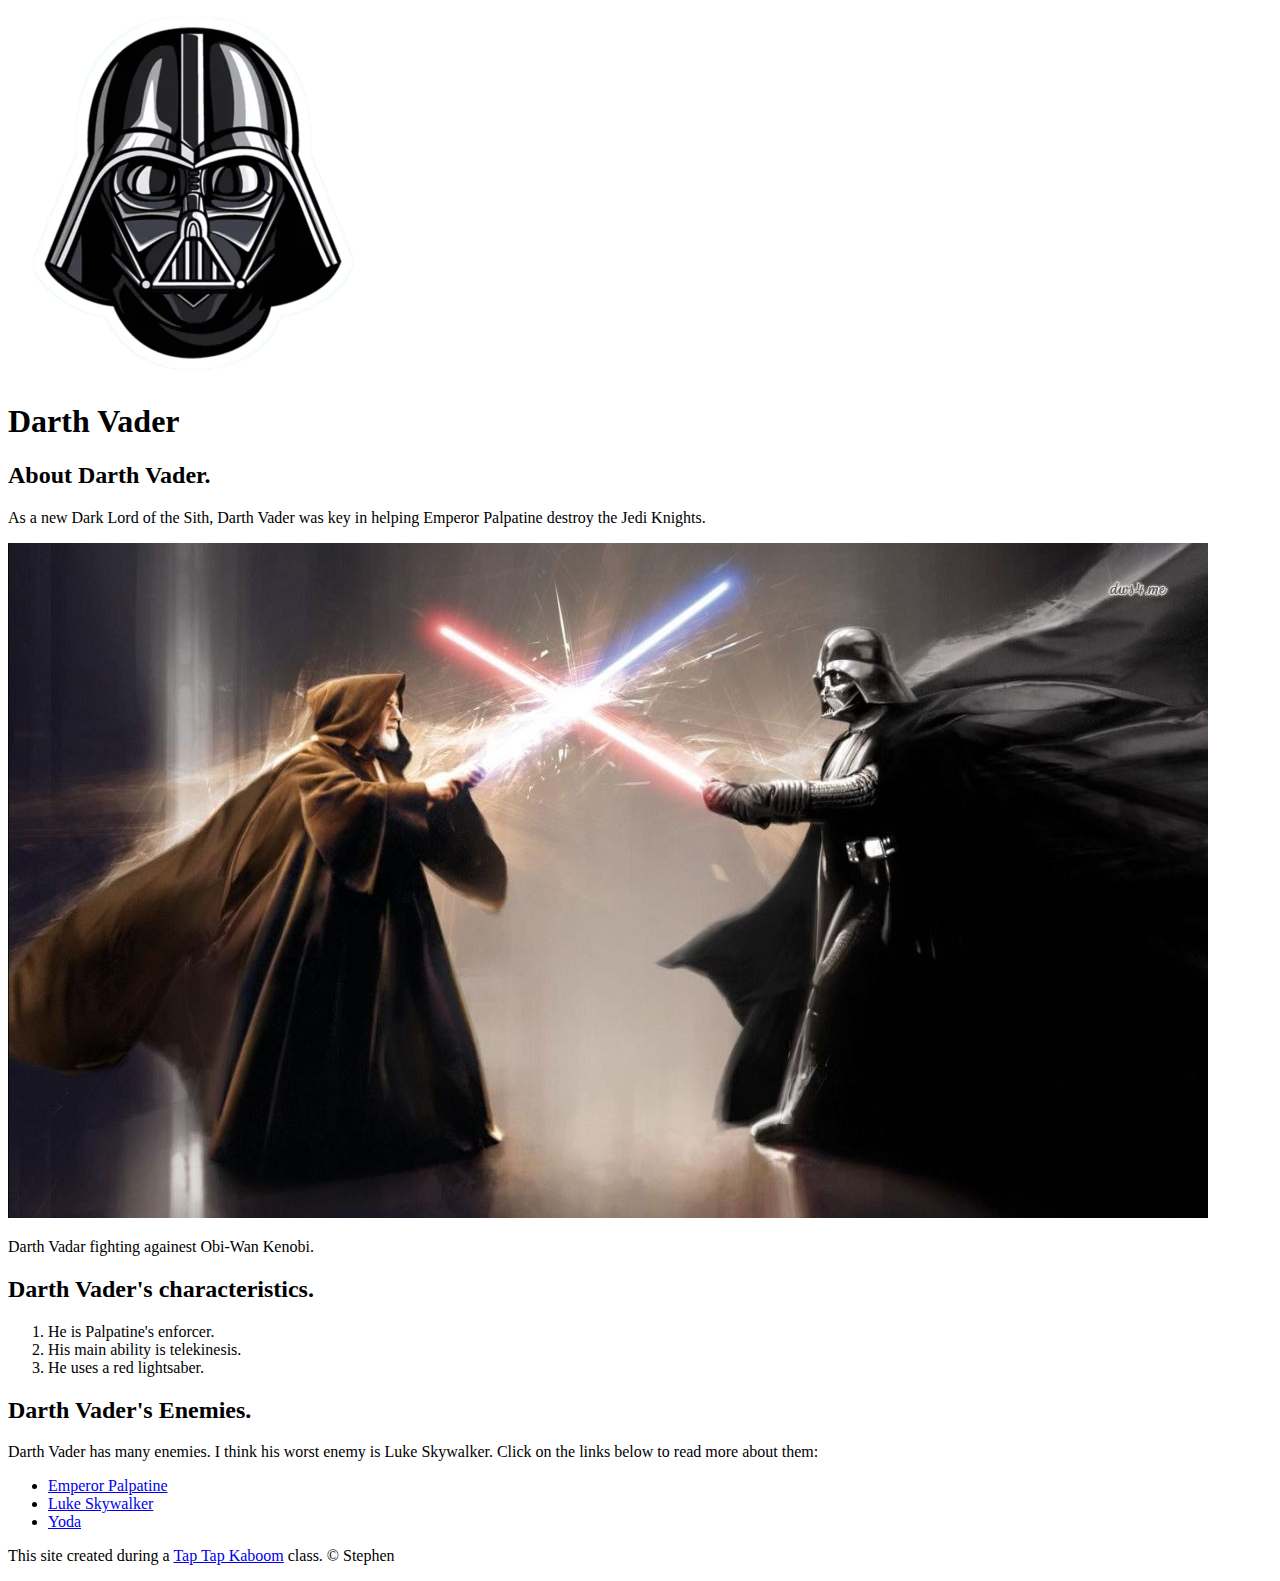
==== index.html @ 682efa2a "added our character's index.html file and added images" ====
<!DOCTYPE html>
<html>
<head>
	<meta charset="utf-8">
	<meta name="viewport" content="width=device-width, initial-scale=1">
	<title>Darth Vader</title>
	<link rel="icon" href="img/vader-avatar.webp">
</head>
<body>
	<!-- header element -->
	<header>
		<img src="img/vader-avatar.webp">
		<h1>Darth Vader</h1>
	</header>
	<!-- main element -->
	<main>
		<h2>About Darth Vader.</h2>
		<p>As a new Dark Lord of the Sith, Darth Vader was key in helping Emperor Palpatine destroy the Jedi Knights.</p>
		<img src="img/vader-big.jpg">
		<p>Darth Vadar fighting againest Obi-Wan Kenobi.</p>
		<!-- Characteristics -->
		<h2>Darth Vader's characteristics.</h2>
		<ol>
			<li>He is Palpatine's enforcer.</li>
			<li>His main ability is telekinesis.</li>
			<li>He uses a red lightsaber.</li>
		</ol>
		<!-- Enemies -->
		<h2>Darth Vader's Enemies.</h2>
		<p>Darth Vader has many enemies. I think his worst enemy is Luke Skywalker. Click on the links below to read more about them:</p>
		<ul>
			<li><a href="https://en.wikipedia.org/wiki/Darth_Vader" target="_blank">Emperor Palpatine</a></li>
			<li><a href="https://en.wikipedia.org/wiki/Luke_Skywalker" target="_blank">Luke Skywalker</a></li>
			<li><a href="https://en.wikipedia.org/wiki/Yoda" target="_blank">Yoda</a></li>
		</ul>
	</main>
	<!-- Footer element -->
	<footer>
		<p>This site created during a <a href="http://taptapkaboom.com" target="_blank">Tap Tap Kaboom</a> class. &copy; Stephen</p>
	</footer>
</body>
</html>
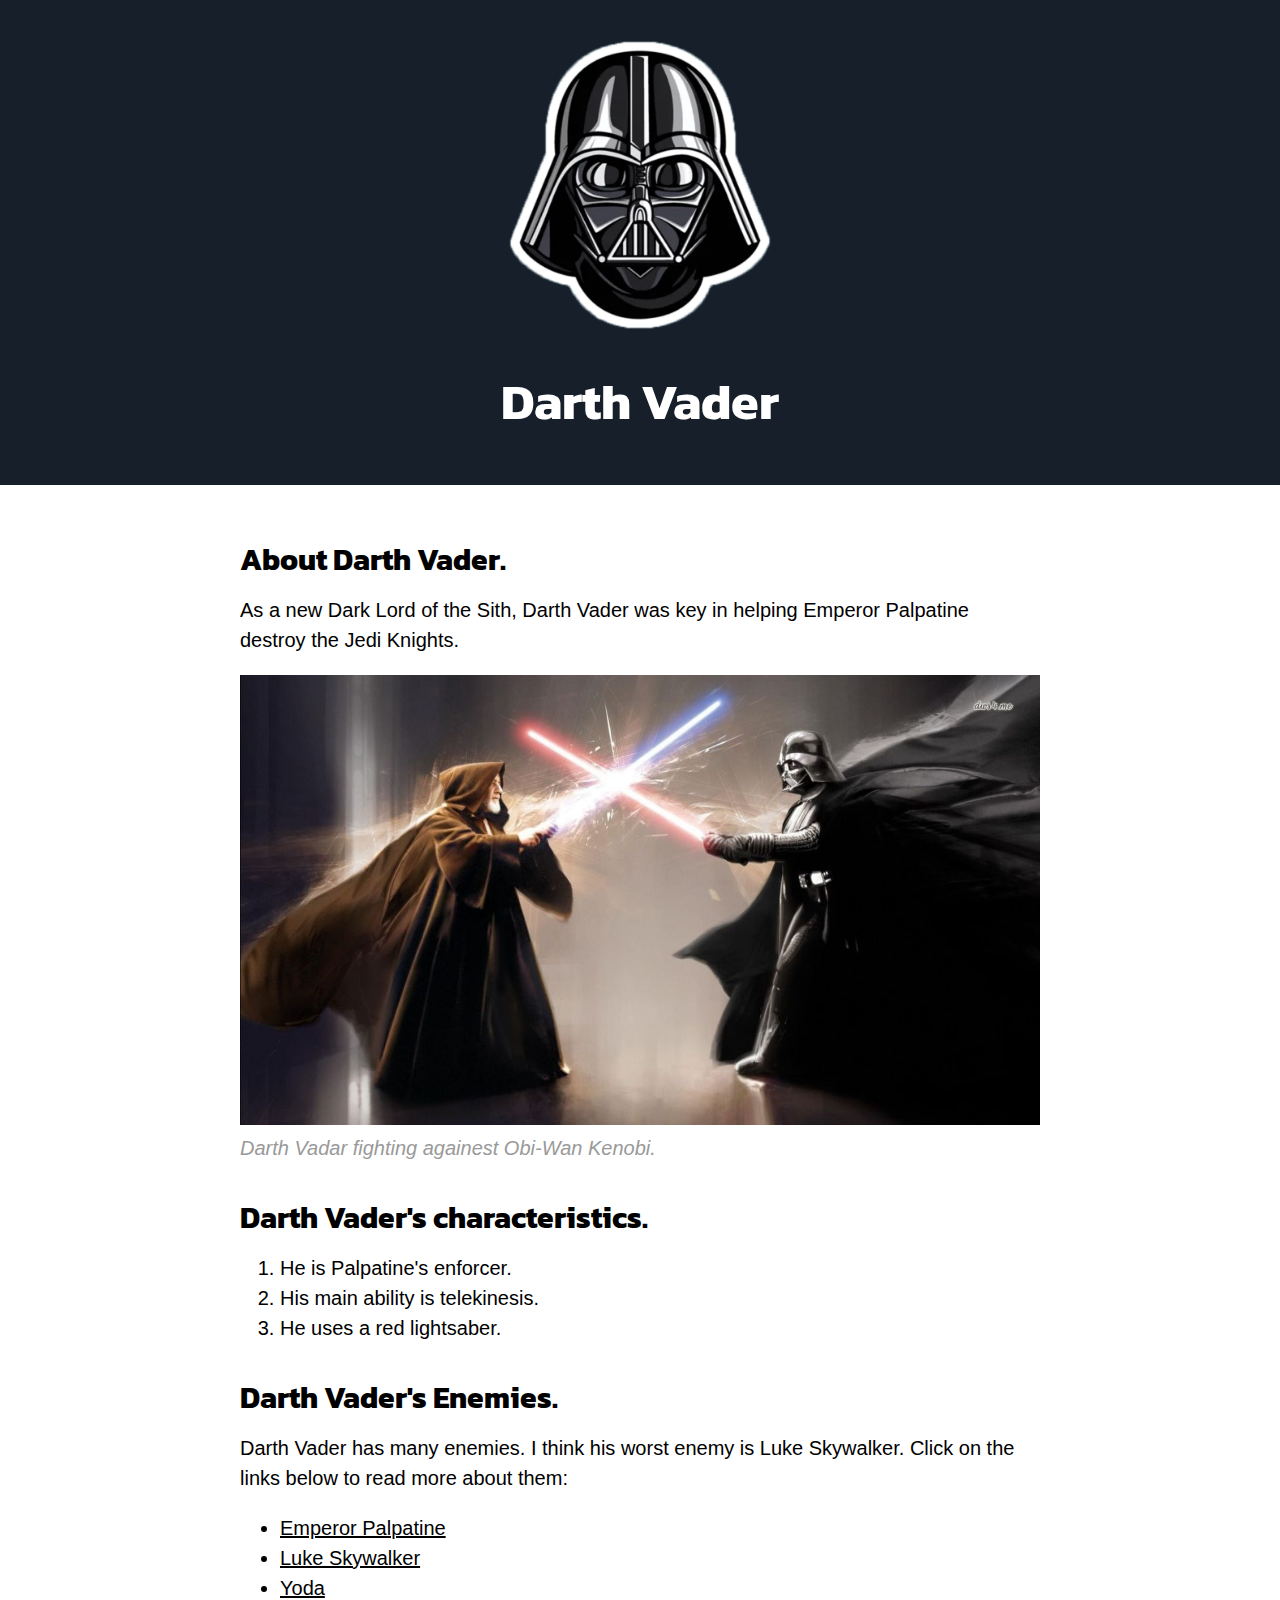
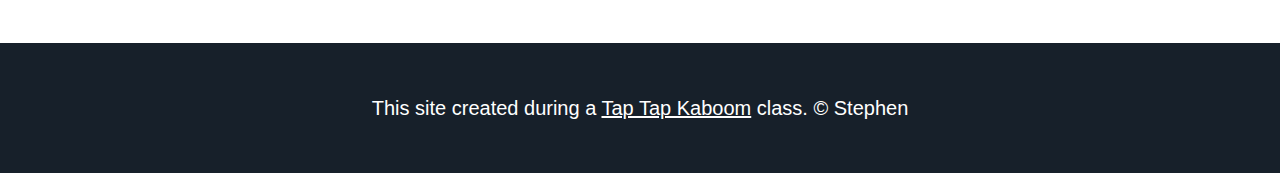
==== commit 09f97d3d: "wrote the ccs for our character website and changed some html" ====
--- a/index.html
+++ b/index.html
@@ -5,6 +5,10 @@
 	<meta name="viewport" content="width=device-width, initial-scale=1">
 	<title>Darth Vader</title>
 	<link rel="icon" href="img/vader-avatar.webp">
+	<link rel="preconnect" href="https://fonts.googleapis.com">
+	<link rel="preconnect" href="https://fonts.gstatic.com" crossorigin>
+	<link href="https://fonts.googleapis.com/css2?family=Kanit:wght@900&display=swap" rel="stylesheet">
+	<link rel="stylesheet" type="text/css" href="css/hero.css">
 </head>
 <body>
 	<!-- header element -->
@@ -17,7 +21,7 @@
 		<h2>About Darth Vader.</h2>
 		<p>As a new Dark Lord of the Sith, Darth Vader was key in helping Emperor Palpatine destroy the Jedi Knights.</p>
 		<img src="img/vader-big.jpg">
-		<p>Darth Vadar fighting againest Obi-Wan Kenobi.</p>
+		<p class="caption">Darth Vadar fighting againest Obi-Wan Kenobi.</p>
 		<!-- Characteristics -->
 		<h2>Darth Vader's characteristics.</h2>
 		<ol>
--- a/css/hero.css
+++ b/css/hero.css
@@ -0,0 +1,64 @@
+body{
+	margin: 0;
+	font-family: Helvetica, Arial, sans-serif;
+	font-size: 20px;
+	line-height: 30px;
+}
+header{
+	background-color: #17202A;
+	text-align: center;
+	padding-top: 25px;
+	padding-bottom: 35px;
+}
+h1, h2{
+	font-family: 'Kanit', sans-serif;
+}
+header h1{
+	color: white;
+	font-size: 50px;
+}
+header img{
+	border-radius: 200px;
+	width: 300px;
+	border: 10px solid #17202A;
+}
+main{
+	max-width: 800px;
+	margin: 0 auto;
+	padding: 20px;
+}
+main img{
+	max-width: 100%;
+}
+h2{
+	font-size: 30px;
+	color: black;
+	margin: 40px 0 10px;
+}
+a{
+	color: black;
+}
+a:hover{
+	background-color: red;
+}
+footer{
+	background-color: #17202A;
+	text-align: center;
+	color: white;
+	padding: 50px;
+}
+footer p{
+	margin: 0;
+}
+footer a{
+	color: white;
+}
+footer a:hover{
+	opacity: .5;
+	background-color: transparent;
+}
+p.caption{
+	color: #999999;
+	font-style: italic;
+	margin-top: 0;
+}